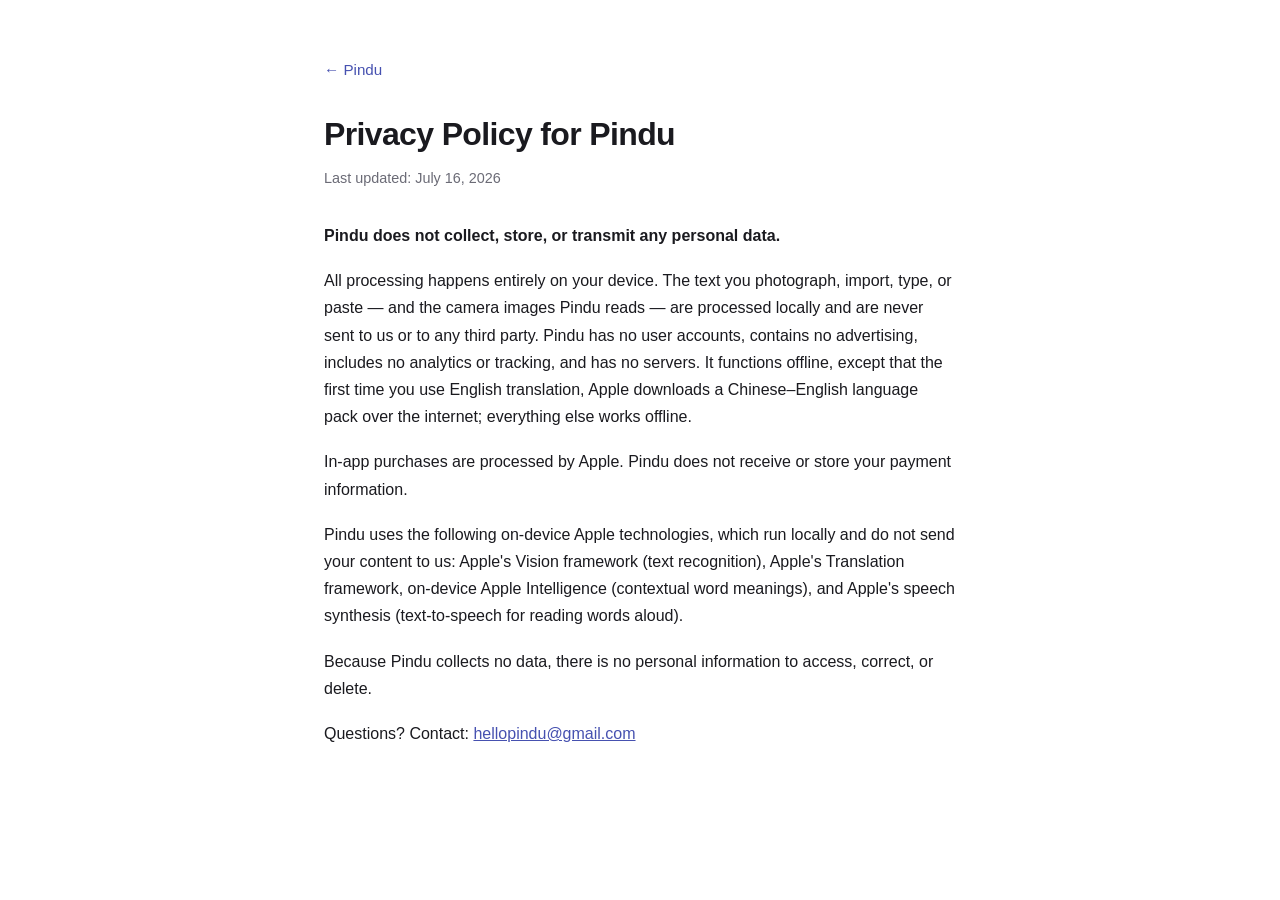
==== privacy.html @ f437ed74 "Add files via upload" ====
<!DOCTYPE html>
<html lang="en">
<head>
<meta charset="utf-8">
<meta name="viewport" content="width=device-width, initial-scale=1">
<title>Pindu — Privacy Policy</title>
<style>
  :root { --accent: #4651B0; --bg: #ffffff; --fg: #1a1a1f; --muted: #6b6b76; }
  @media (prefers-color-scheme: dark) {
    :root { --accent: #A2ABF2; --bg: #121216; --fg: #ececf1; --muted: #9a9aa6; }
  }
  * { box-sizing: border-box; }
  body { margin: 0; font-family: -apple-system, BlinkMacSystemFont, "Segoe UI", Roboto, Helvetica, Arial, sans-serif;
         background: var(--bg); color: var(--fg); line-height: 1.7; }
  .wrap { max-width: 680px; margin: 0 auto; padding: 56px 24px 80px; }
  a.back { color: var(--accent); text-decoration: none; font-size: .95rem; }
  h1 { font-size: 2rem; margin: 24px 0 4px; letter-spacing: -0.02em; }
  .updated { color: var(--muted); font-size: .9rem; margin: 0 0 32px; }
  p { margin: 0 0 18px; }
  a { color: var(--accent); }
</style>
</head>
<body>
  <div class="wrap">
    <a class="back" href="index.html">← Pindu</a>
    <h1>Privacy Policy for Pindu</h1>
    <p class="updated">Last updated: July 16, 2026</p>

    <p><strong>Pindu does not collect, store, or transmit any personal data.</strong></p>

    <p>All processing happens entirely on your device. The text you photograph, import, type, or paste — and the camera images Pindu reads — are processed locally and are never sent to us or to any third party. Pindu has no user accounts, contains no advertising, includes no analytics or tracking, and has no servers. It functions offline, except that the first time you use English translation, Apple downloads a Chinese–English language pack over the internet; everything else works offline.</p>

    <p>In-app purchases are processed by Apple. Pindu does not receive or store your payment information.</p>

    <p>Pindu uses the following on-device Apple technologies, which run locally and do not send your content to us: Apple's Vision framework (text recognition), Apple's Translation framework, on-device Apple Intelligence (contextual word meanings), and Apple's speech synthesis (text-to-speech for reading words aloud).</p>

    <p>Because Pindu collects no data, there is no personal information to access, correct, or delete.</p>

    <p>Questions? Contact: <a href="mailto:hellopindu@gmail.com">hellopindu@gmail.com</a></p>
  </div>
</body>
</html>
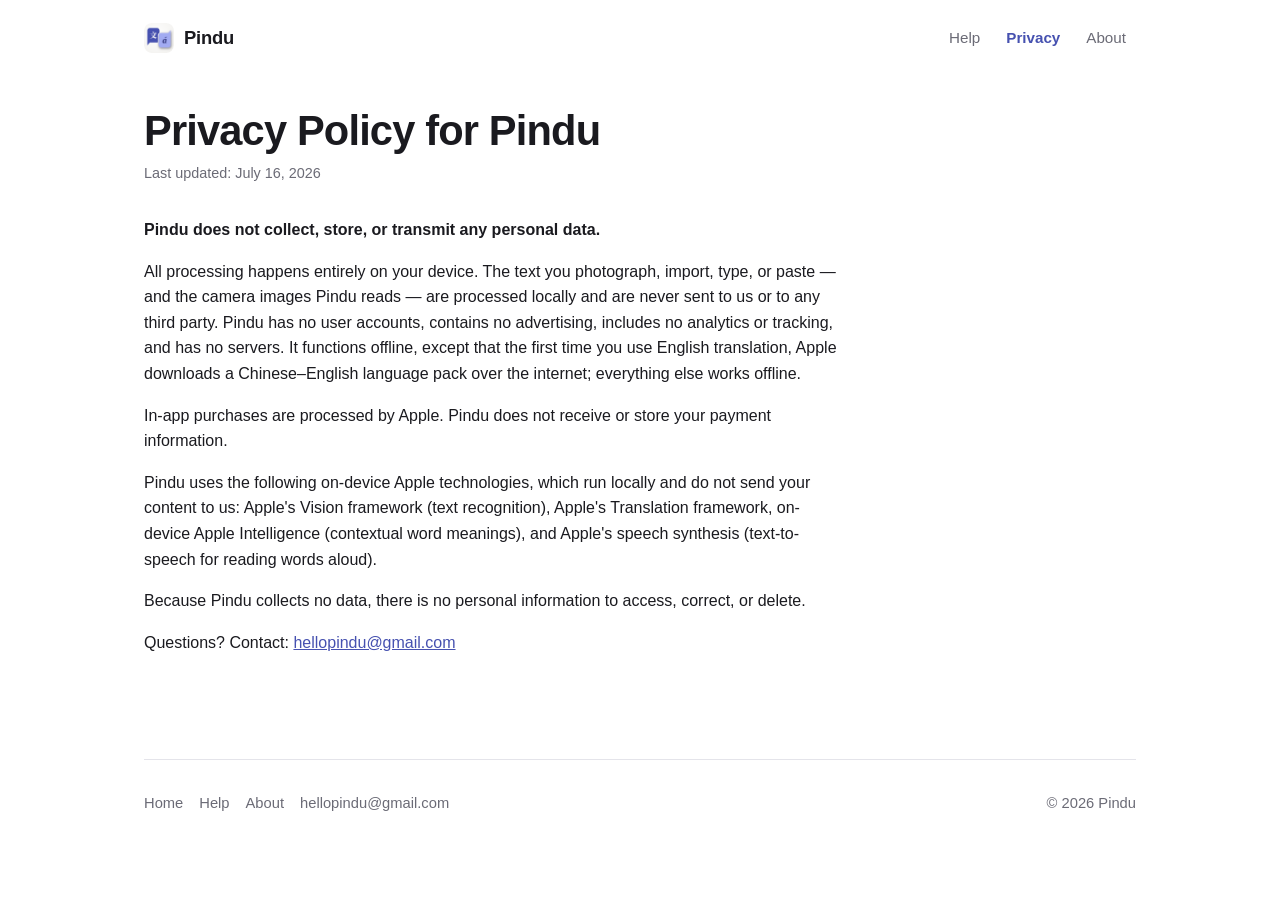
==== commit 9ab46c66: "Rebuild the site: home, Help, Privacy, About with shared styles Replace the two-card landing page wi" ====
--- a/privacy.html
+++ b/privacy.html
@@ -3,26 +3,28 @@
 <head>
 <meta charset="utf-8">
 <meta name="viewport" content="width=device-width, initial-scale=1">
-<title>Pindu — Privacy Policy</title>
-<style>
-  :root { --accent: #4651B0; --bg: #ffffff; --fg: #1a1a1f; --muted: #6b6b76; }
-  @media (prefers-color-scheme: dark) {
-    :root { --accent: #A2ABF2; --bg: #121216; --fg: #ececf1; --muted: #9a9aa6; }
-  }
-  * { box-sizing: border-box; }
-  body { margin: 0; font-family: -apple-system, BlinkMacSystemFont, "Segoe UI", Roboto, Helvetica, Arial, sans-serif;
-         background: var(--bg); color: var(--fg); line-height: 1.7; }
-  .wrap { max-width: 680px; margin: 0 auto; padding: 56px 24px 80px; }
-  a.back { color: var(--accent); text-decoration: none; font-size: .95rem; }
-  h1 { font-size: 2rem; margin: 24px 0 4px; letter-spacing: -0.02em; }
-  .updated { color: var(--muted); font-size: .9rem; margin: 0 0 32px; }
-  p { margin: 0 0 18px; }
-  a { color: var(--accent); }
-</style>
+<title>Pindu Privacy Policy</title>
+<meta name="description" content="Pindu does not collect, store, or transmit any personal data. Everything runs on your device.">
+<meta name="theme-color" content="#4651B0" media="(prefers-color-scheme: light)">
+<meta name="theme-color" content="#121216" media="(prefers-color-scheme: dark)">
+<link rel="icon" href="assets/img/favicon.png" type="image/png">
+<link rel="apple-touch-icon" href="assets/img/apple-touch-icon.png">
+<link rel="stylesheet" href="assets/site.css">
 </head>
 <body>
-  <div class="wrap">
-    <a class="back" href="index.html">← Pindu</a>
+<a class="skip" href="#main">Skip to content</a>
+<div class="wrap">
+
+  <header class="site-header">
+    <a class="brand" href="./"><img src="assets/img/icon-256.png" alt="" width="30" height="30">Pindu</a>
+    <nav class="site-nav" aria-label="Site">
+      <a href="support.html">Help</a>
+      <a href="privacy.html" aria-current="page">Privacy</a>
+      <a href="about.html">About</a>
+    </nav>
+  </header>
+
+  <main id="main" class="prose">
     <h1>Privacy Policy for Pindu</h1>
     <p class="updated">Last updated: July 16, 2026</p>
 
@@ -37,6 +39,18 @@
     <p>Because Pindu collects no data, there is no personal information to access, correct, or delete.</p>
 
     <p>Questions? Contact: <a href="mailto:hellopindu@gmail.com">hellopindu@gmail.com</a></p>
-  </div>
+  </main>
+
+  <footer class="site-footer">
+    <nav aria-label="Footer">
+      <a href="./">Home</a>
+      <a href="support.html">Help</a>
+      <a href="about.html">About</a>
+      <a href="mailto:hellopindu@gmail.com">hellopindu@gmail.com</a>
+    </nav>
+    <span>© 2026 Pindu</span>
+  </footer>
+
+</div>
 </body>
 </html>
--- a/assets/site.css
+++ b/assets/site.css
@@ -0,0 +1,373 @@
+/* Pindu website styles. Plain CSS, no build step.
+   Colours follow the app: accent #4651B0 in light mode, #A2ABF2 in dark mode. */
+
+:root {
+  --accent: #4651B0;
+  --accent-soft: rgba(70, 81, 176, 0.10);
+  --bg: #ffffff;
+  --fg: #1a1a1f;
+  --muted: #6b6b76;
+  --card: #f4f4f8;
+  --line: #e4e4ea;
+  --bezel: #1b1b20;
+  --tone1: #d9342b;
+  --tone2: #c9821a;
+  --tone3: #1f9d55;
+  --tone4: #2d63d8;
+  color-scheme: light dark;
+}
+
+@media (prefers-color-scheme: dark) {
+  :root {
+    --accent: #A2ABF2;
+    --accent-soft: rgba(162, 171, 242, 0.14);
+    --bg: #121216;
+    --fg: #ececf1;
+    --muted: #9a9aa6;
+    --card: #1e1e26;
+    --line: #2b2b35;
+    --bezel: #2c2c35;
+    --tone1: #ff6b61;
+    --tone2: #e9a94a;
+    --tone3: #4fc47f;
+    --tone4: #6f9bff;
+  }
+}
+
+* { box-sizing: border-box; }
+
+html { scroll-behavior: smooth; }
+
+body {
+  margin: 0;
+  font-family: -apple-system, BlinkMacSystemFont, "Segoe UI", Roboto, Helvetica, Arial, sans-serif;
+  background: var(--bg);
+  color: var(--fg);
+  line-height: 1.6;
+  -webkit-font-smoothing: antialiased;
+}
+
+.zh {
+  font-family: -apple-system, "PingFang SC", "PingFang TC", "Hiragino Sans GB", "Noto Sans CJK SC",
+    "Noto Sans SC", "Microsoft YaHei", sans-serif;
+}
+
+a { color: var(--accent); }
+
+img { max-width: 100%; height: auto; }
+
+.wrap {
+  max-width: 1040px;
+  margin: 0 auto;
+  padding: 0 24px;
+}
+
+.skip {
+  position: absolute;
+  left: -999px;
+  top: 8px;
+  background: var(--accent);
+  color: #fff;
+  padding: 8px 12px;
+  border-radius: 8px;
+}
+.skip:focus { left: 8px; z-index: 10; }
+
+/* Header and nav */
+
+.site-header {
+  display: flex;
+  align-items: center;
+  justify-content: space-between;
+  gap: 16px;
+  padding: 20px 0;
+}
+
+.brand {
+  display: inline-flex;
+  align-items: center;
+  gap: 10px;
+  text-decoration: none;
+  color: var(--fg);
+  font-weight: 700;
+  font-size: 1.15rem;
+  letter-spacing: -0.01em;
+}
+.brand img { width: 30px; height: 30px; border-radius: 8px; }
+
+.site-nav { display: flex; gap: 6px; flex-wrap: wrap; }
+.site-nav a {
+  text-decoration: none;
+  color: var(--muted);
+  padding: 6px 10px;
+  border-radius: 8px;
+  font-size: 0.95rem;
+}
+.site-nav a:hover { color: var(--fg); background: var(--card); }
+.site-nav a[aria-current="page"] { color: var(--accent); font-weight: 600; }
+
+/* Hero */
+
+.hero {
+  display: grid;
+  gap: 40px;
+  align-items: center;
+  padding: 40px 0 56px;
+}
+@media (min-width: 860px) {
+  .hero { grid-template-columns: 1.1fr 0.9fr; padding: 64px 0 80px; }
+}
+
+.hero h1 {
+  font-size: clamp(2.2rem, 4.6vw, 3.15rem);
+  line-height: 1.08;
+  letter-spacing: -0.025em;
+  margin: 0 0 18px;
+}
+.hero h1 .line2 { color: var(--accent); }
+
+.hero .lead {
+  font-size: 1.2rem;
+  color: var(--muted);
+  margin: 0 0 28px;
+  max-width: 34em;
+}
+
+.cta { display: flex; flex-direction: column; align-items: flex-start; gap: 10px; }
+.pill {
+  display: inline-block;
+  background: var(--accent-soft);
+  color: var(--accent);
+  font-weight: 600;
+  padding: 10px 18px;
+  border-radius: 999px;
+  font-size: 1rem;
+}
+.cta .note { color: var(--muted); font-size: 0.95rem; margin: 0; }
+.badge img { height: 52px; width: auto; display: block; }
+
+.hero-points {
+  list-style: none;
+  padding: 0;
+  margin: 28px 0 0;
+  display: flex;
+  flex-wrap: wrap;
+  gap: 8px 18px;
+  color: var(--muted);
+  font-size: 0.95rem;
+}
+.hero-points li::before { content: "✓ "; color: var(--accent); font-weight: 700; }
+
+/* Phone frame around raw screenshots */
+
+.phone {
+  width: min(320px, 78vw);
+  margin: 0 auto;
+  background: var(--bezel);
+  border-radius: 46px;
+  padding: 10px;
+  box-shadow: 0 30px 60px rgba(0, 0, 0, 0.22), 0 0 0 1px rgba(255, 255, 255, 0.06) inset;
+}
+.phone img {
+  display: block;
+  width: 100%;
+  border-radius: 37px;
+  background: #f5f5f7;
+}
+.phone.small { width: min(280px, 72vw); border-radius: 42px; }
+.phone.small img { border-radius: 33px; }
+
+/* Feature blocks */
+
+.features { border-top: 1px solid var(--line); }
+
+.feature {
+  display: grid;
+  gap: 32px;
+  align-items: center;
+  padding: 56px 0;
+}
+.feature + .feature { border-top: 1px solid var(--line); }
+
+@media (min-width: 860px) {
+  .feature { grid-template-columns: 1fr 1fr; gap: 56px; padding: 72px 0; }
+  .feature.flip .feature-media { order: -1; }
+}
+
+.eyebrow {
+  display: inline-block;
+  font-size: 0.78rem;
+  font-weight: 700;
+  letter-spacing: 0.12em;
+  text-transform: uppercase;
+  color: var(--accent);
+  margin: 0 0 10px;
+}
+.eyebrow.premium::before {
+  content: "★ ";
+}
+
+.feature h2 {
+  font-size: clamp(1.6rem, 3.2vw, 2.2rem);
+  line-height: 1.15;
+  letter-spacing: -0.02em;
+  margin: 0 0 14px;
+}
+.feature p { margin: 0 0 14px; font-size: 1.08rem; }
+.feature p:last-child { margin-bottom: 0; }
+.feature ul { margin: 0; padding-left: 20px; color: var(--muted); }
+.feature li { margin: 4px 0; }
+
+/* Pinyin sample used in copy */
+.py { display: inline-block; white-space: nowrap; }
+.t1 { color: var(--tone1); }
+.t2 { color: var(--tone2); }
+.t3 { color: var(--tone3); }
+.t4 { color: var(--tone4); }
+.t0 { color: var(--muted); }
+
+/* Simplified / Traditional graphic */
+
+.scripts {
+  display: flex;
+  flex-direction: column;
+  align-items: center;
+  gap: 6px;
+  padding: 24px 0;
+}
+.scripts .label {
+  font-size: 0.75rem;
+  font-weight: 700;
+  letter-spacing: 0.2em;
+  text-transform: uppercase;
+  color: var(--muted);
+}
+.scripts .word {
+  font-size: clamp(4.2rem, 13vw, 6.8rem);
+  font-weight: 600;
+  line-height: 1.05;
+  letter-spacing: 0.04em;
+}
+.scripts .diff { color: var(--accent); }
+.scripts .arrow { color: var(--accent); font-size: 2.2rem; line-height: 1; margin: 6px 0; }
+
+/* Privacy statement */
+
+.privacy-block {
+  border-top: 1px solid var(--line);
+  padding: 72px 0;
+  text-align: center;
+}
+.privacy-block .card { max-width: 760px; margin: 0 auto; }
+.privacy-block h2 {
+  font-size: clamp(1.9rem, 4vw, 2.6rem);
+  letter-spacing: -0.02em;
+  margin: 0 0 14px;
+}
+.privacy-block p { font-size: 1.1rem; margin: 0 0 14px; }
+.privacy-block .label-chip {
+  display: inline-block;
+  background: var(--bg);
+  border: 1px solid var(--line);
+  border-radius: 999px;
+  padding: 6px 14px;
+  font-size: 0.9rem;
+  color: var(--muted);
+  margin-bottom: 18px;
+}
+
+.card {
+  background: var(--card);
+  border-radius: 20px;
+  padding: 32px 28px;
+}
+
+/* Premium */
+
+.premium-block { border-top: 1px solid var(--line); padding: 72px 0; }
+.premium-block h2 {
+  font-size: clamp(1.9rem, 4vw, 2.6rem);
+  letter-spacing: -0.02em;
+  margin: 0 0 14px;
+  text-align: center;
+}
+.premium-block .two-sentences {
+  max-width: 720px;
+  margin: 0 auto 32px;
+  text-align: center;
+  font-size: 1.1rem;
+}
+.plans {
+  display: grid;
+  gap: 16px;
+  max-width: 820px;
+  margin: 0 auto;
+}
+@media (min-width: 700px) { .plans { grid-template-columns: 1fr 1fr; } }
+.plan { padding: 24px 24px 20px; }
+.plan h3 { margin: 0 0 4px; font-size: 1.15rem; }
+.plan .price { color: var(--muted); font-size: 0.95rem; margin: 0 0 14px; }
+.plan ul { margin: 0; padding-left: 20px; }
+.plan li { margin: 4px 0; }
+.plan.featured { border: 2px solid var(--accent); }
+
+/* Footer */
+
+.site-footer {
+  border-top: 1px solid var(--line);
+  margin-top: 24px;
+  padding: 32px 0 48px;
+  color: var(--muted);
+  font-size: 0.92rem;
+  display: flex;
+  flex-wrap: wrap;
+  justify-content: space-between;
+  gap: 12px 24px;
+}
+.site-footer nav { display: flex; flex-wrap: wrap; gap: 16px; }
+.site-footer a { color: var(--muted); text-decoration: none; }
+.site-footer a:hover { color: var(--accent); }
+
+/* Text pages: Help, Privacy, About */
+
+.prose { max-width: 700px; padding: 24px 0 64px; }
+.prose h1 { font-size: clamp(2rem, 4.5vw, 2.6rem); letter-spacing: -0.02em; margin: 8px 0 8px; line-height: 1.1; }
+.prose .intro { color: var(--muted); font-size: 1.15rem; margin: 0 0 32px; }
+.prose .updated { color: var(--muted); font-size: 0.9rem; margin: 0 0 32px; }
+.prose h2 { font-size: 1.35rem; margin: 40px 0 10px; letter-spacing: -0.01em; line-height: 1.25; }
+.prose h3 { font-size: 1.05rem; margin: 24px 0 6px; }
+.prose p { margin: 0 0 16px; }
+.prose ul, .prose ol { margin: 0 0 16px; padding-left: 22px; }
+.prose li { margin-bottom: 8px; }
+.prose .card { margin: 32px 0; }
+.prose .card p:last-child { margin-bottom: 0; }
+.prose kbd {
+  font-family: inherit;
+  background: var(--card);
+  border: 1px solid var(--line);
+  border-radius: 6px;
+  padding: 1px 6px;
+  font-size: 0.92em;
+}
+
+.toc {
+  background: var(--card);
+  border-radius: 16px;
+  padding: 18px 22px;
+  margin: 0 0 8px;
+}
+.toc p { margin: 0 0 8px; font-weight: 600; }
+.toc ul { margin: 0; padding-left: 20px; columns: 1; }
+@media (min-width: 640px) { .toc ul { columns: 2; column-gap: 28px; } }
+.toc li { margin: 2px 0; break-inside: avoid; }
+.toc a { text-decoration: none; }
+.toc a:hover { text-decoration: underline; }
+
+.credits { margin-bottom: 20px; }
+.credits dl { margin: 0; }
+.credits dt { font-weight: 600; margin-top: 16px; }
+.credits dd { margin: 2px 0 0; color: var(--muted); }
+
+@media (prefers-reduced-motion: reduce) {
+  html { scroll-behavior: auto; }
+}
